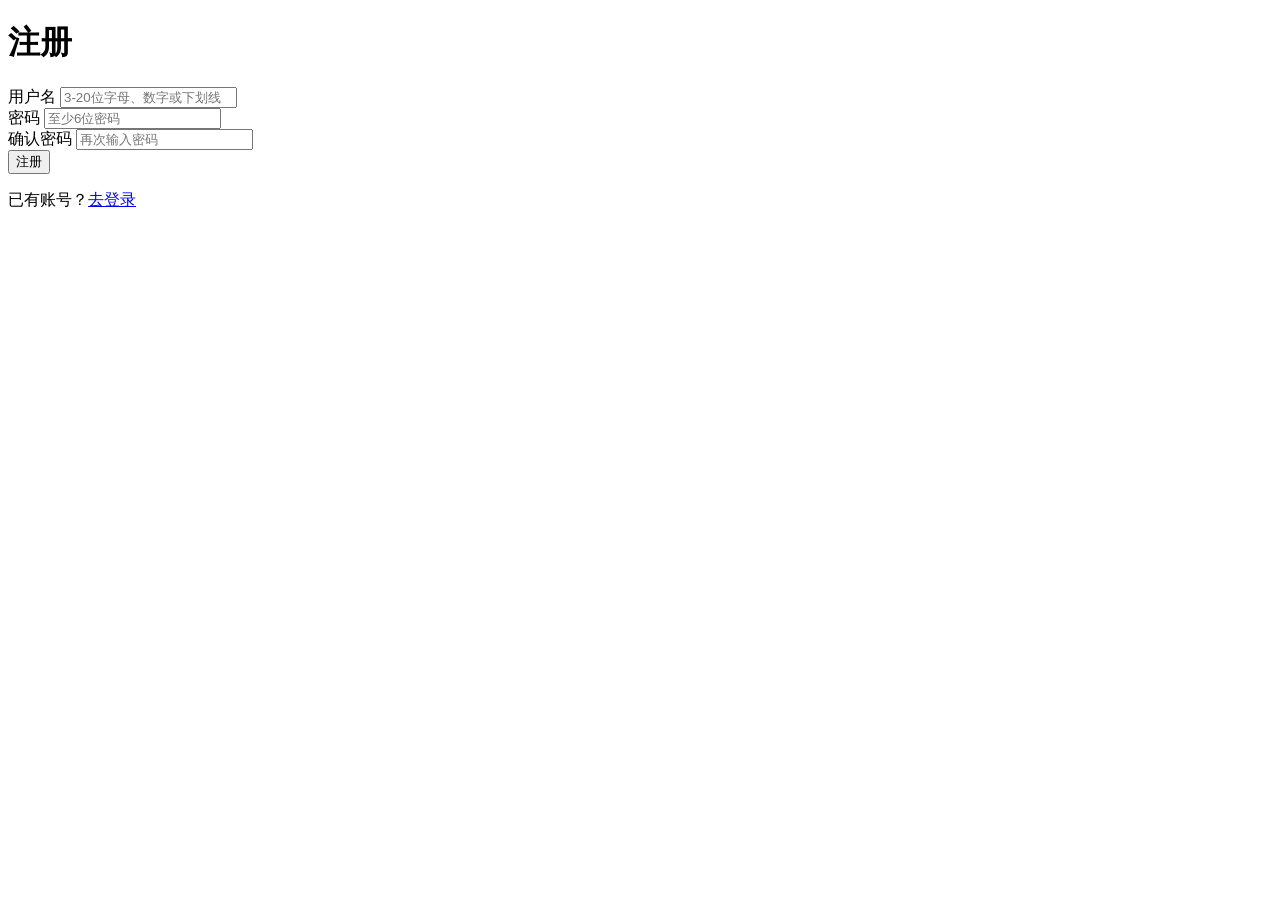
==== frontend/register.html @ 210e39c0 "注册html部分完成" ====
<!doctype html>
<html lang="Zh-CN">
  <head>
    <meta charset="UTF-8" />
    <meta name="viewport" content="width=device-width, initial-scale=1.0" />
    <title>注册页面</title>
    <link rel="stylesheet" href="css/style.css">
  </head>
  <body>
    <!-- 注册卡片 -->
    <div class="card">
        <form action="" id="RegisterForm" novalidate>
            <h1>注册</h1>

            <!-- 用户名部分 -->
            <div class="form-group">
                <label for="username">用户名</label>
                <input type="text" id="username" name="username"
                  placeholder="3-20位字母、数字或下划线" autocomplete="username">
            </div>

            <!-- 密码部分 -->
            <div class="form-group">
              <label for="password">密码</label>
              <input type="password" id="password" name="password"
                placeholder="至少6位密码" autocomplete="new-password">
            </div>

            <!-- 确认密码部分 -->
            <div class="form-group">
              <label for="ConfirmPassword">确认密码</label>
              <input type="password" id="ConfirmPassword" name="ConfirmPassword"
                placeholder="再次输入密码" autocomplete="new-password">
            </div>

            <!-- 按钮部分 -->
             <button type="submit" id="SubmitBtn">注册</button>

             <!-- 塞js报告 -->
            <p id="message" class="message"></p>

            <!-- 登录链接 -->
             <p class="link">
              已有账号？<a href="index.html">去登录</a>
             </p>
        </form>
    </div>
    
    <script src="js/register.js"></script>
  </body>
</html>
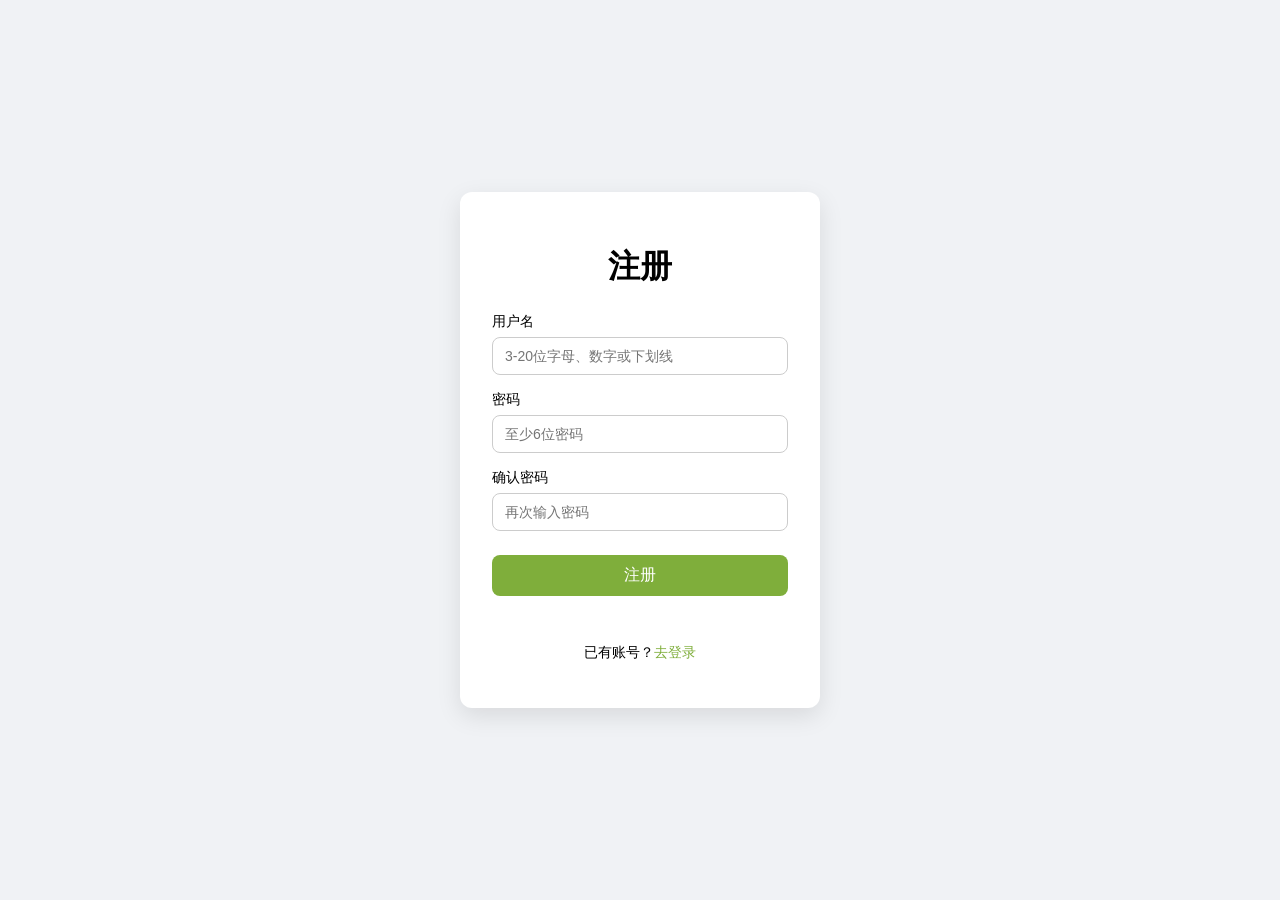
==== commit bc613348: "登录页面制作+代码优化" ====
--- a/frontend/register.html
+++ b/frontend/register.html
@@ -4,48 +4,61 @@
     <meta charset="UTF-8" />
     <meta name="viewport" content="width=device-width, initial-scale=1.0" />
     <title>注册页面</title>
-    <link rel="stylesheet" href="css/style.css">
+    <link rel="stylesheet" href="css/style.css" />
   </head>
   <body>
     <!-- 注册卡片 -->
     <div class="card">
-        <form action="" id="RegisterForm" novalidate>
-            <h1>注册</h1>
+      <form action="" id="LoginForm" novalidate>
+        <h1>注册</h1>
 
-            <!-- 用户名部分 -->
-            <div class="form-group">
-                <label for="username">用户名</label>
-                <input type="text" id="username" name="username"
-                  placeholder="3-20位字母、数字或下划线" autocomplete="username">
-            </div>
+        <!-- 用户名部分 -->
+        <div class="form-group">
+          <label for="username">用户名</label>
+          <input
+            type="text"
+            id="username"
+            name="username"
+            placeholder="3-20位字母、数字或下划线"
+            autocomplete="username"
+          />
+        </div>
 
-            <!-- 密码部分 -->
-            <div class="form-group">
-              <label for="password">密码</label>
-              <input type="password" id="password" name="password"
-                placeholder="至少6位密码" autocomplete="new-password">
-            </div>
+        <!-- 密码部分 -->
+        <div class="form-group">
+          <label for="password">密码</label>
+          <input
+            type="password"
+            id="password"
+            name="password"
+            placeholder="至少6位密码"
+            autocomplete="new-password"
+          />
+        </div>
 
-            <!-- 确认密码部分 -->
-            <div class="form-group">
-              <label for="ConfirmPassword">确认密码</label>
-              <input type="password" id="ConfirmPassword" name="ConfirmPassword"
-                placeholder="再次输入密码" autocomplete="new-password">
-            </div>
+        <!-- 确认密码部分 -->
+        <div class="form-group">
+          <label for="ConfirmPassword">确认密码</label>
+          <input
+            type="password"
+            id="ConfirmPassword"
+            name="ConfirmPassword"
+            placeholder="再次输入密码"
+            autocomplete="new-password"
+          />
+        </div>
 
-            <!-- 按钮部分 -->
-             <button type="submit" id="SubmitBtn">注册</button>
+        <!-- 按钮部分 -->
+        <button type="submit" id="SubmitBtn">注册</button>
 
-             <!-- 塞js报告 -->
-            <p id="message" class="message"></p>
+        <!-- 塞js报告 -->
+        <p id="message" class="message"></p>
 
-            <!-- 登录链接 -->
-             <p class="link">
-              已有账号？<a href="index.html">去登录</a>
-             </p>
-        </form>
+        <!-- 登录链接 -->
+        <p class="link">已有账号？<a href="index.html">去登录</a></p>
+      </form>
     </div>
-    
+
     <script src="js/register.js"></script>
   </body>
-</html>+</html>
--- a/frontend/css/style.css
+++ b/frontend/css/style.css
@@ -0,0 +1,92 @@
+* {
+  box-sizing: border-box;
+}
+
+body {
+  /* 取消默认margin */
+  margin: 0;
+  min-height: 100vh;
+  display: flex;
+  /* 居中 */
+  justify-content: center;
+  align-items: center;
+  background-color: #f0f2f5;
+  font-family: Arial, "Microsoft YaHei", sans-serif;
+}
+/* 注册卡片 */
+.card {
+  width: 360px;
+  padding: 32px;
+  background: #fff;
+  /* 圆角&阴影 */
+  border-radius: 12px;
+  box-shadow: 0 8px 24px rgba(0, 0, 0, 0.1);
+}
+
+h1 {
+  text-align: center;
+  margin-bottom: 24px;
+}
+
+.form-group {
+  margin-bottom: 16px;
+}
+
+label {
+  display: block;
+  margin-bottom: 6px;
+  font-size: 14px;
+}
+/* 改输入框 */
+input {
+  width: 100%;
+  padding: 10px 12px;
+  border: 1.5px solid #ccc;
+  border-radius: 8px;
+  font-size: 14px;
+}
+
+input:focus {
+  outline: none;
+  /* 选框颜色 */
+  border-color: #7fae3b;
+}
+
+button {
+  width: 100%;
+  padding: 10px;
+  margin-top: 8px;
+  background-color: #7fae3b;
+  color: #fff;
+  border: none;
+  border-radius: 8px;
+  font-size: 16px;
+  cursor: pointer;
+}
+/* js禁用样式 */
+button:disabled {
+  background-color: #c7eb94;
+  cursor: not-allowed;
+}
+/* 提示信息 */
+.message {
+  min-height: 20px;
+  font-size: 14px;
+  text-align: center;
+}
+.message.error {
+  color: #ff4d4f;
+}
+.message.success {
+  color: #52c41a;
+}
+
+/* link */
+.link {
+  text-align: center;
+  font-size: 14px;
+}
+.link a {
+  color: #7fae3b;
+  text-decoration: none;
+}
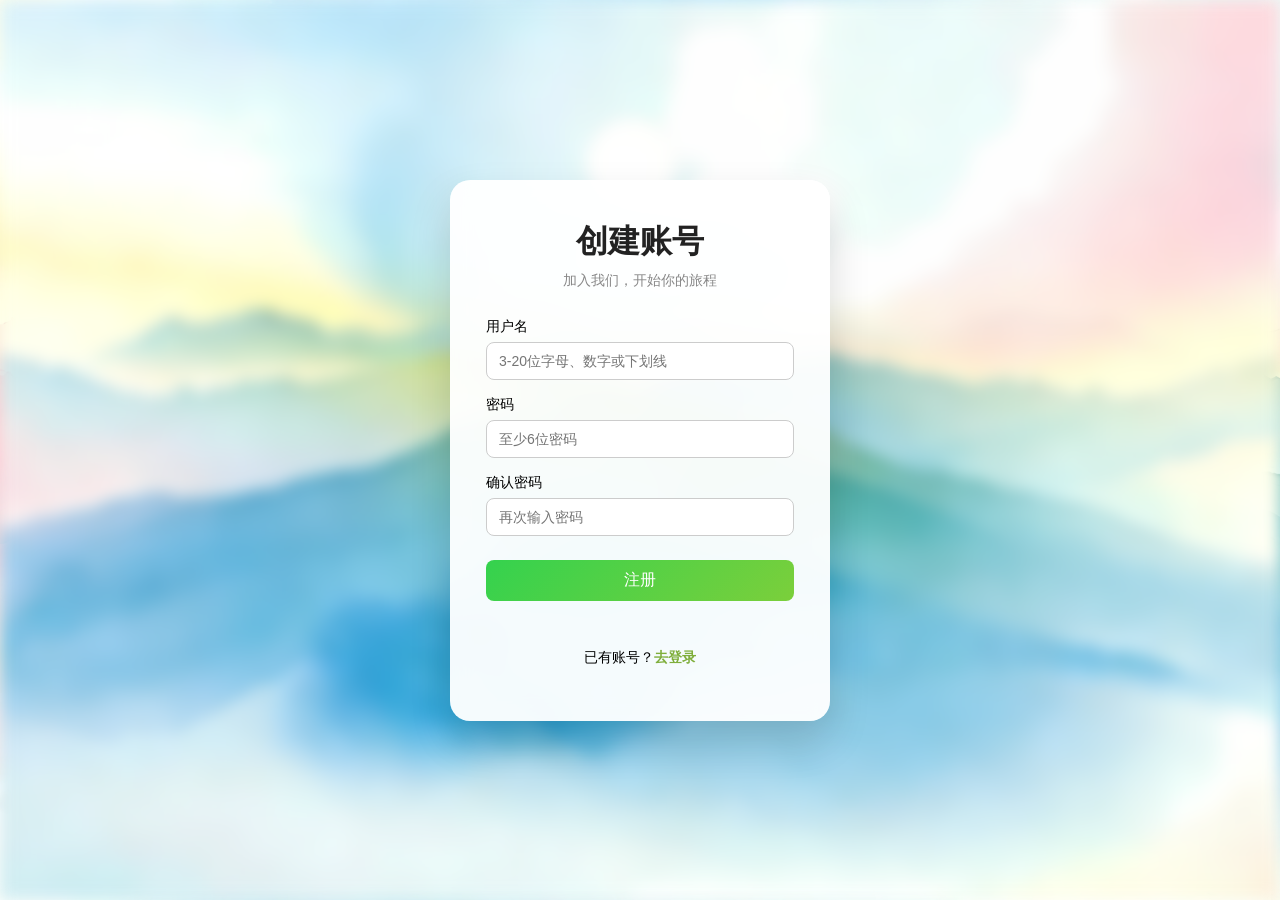
==== commit ef2ae807: "页面css优化" ====
--- a/frontend/register.html
+++ b/frontend/register.html
@@ -3,15 +3,17 @@
   <head>
     <meta charset="UTF-8" />
     <meta name="viewport" content="width=device-width, initial-scale=1.0" />
-    <title>注册页面</title>
+    <title>注册</title>
     <link rel="stylesheet" href="css/style.css" />
   </head>
   <body>
     <!-- 注册卡片 -->
     <div class="card">
-      <form action="" id="LoginForm" novalidate>
-        <h1>注册</h1>
-
+      <div class="card_header">
+        <h1>创建账号</h1>
+        <p>加入我们，开始你的旅程</p>
+      </div>
+      <form action="" id="RegisterForm" novalidate>
         <!-- 用户名部分 -->
         <div class="form-group">
           <label for="username">用户名</label>
@@ -20,7 +22,6 @@
             id="username"
             name="username"
             placeholder="3-20位字母、数字或下划线"
-            autocomplete="username"
           />
         </div>
 
@@ -32,7 +33,6 @@
             id="password"
             name="password"
             placeholder="至少6位密码"
-            autocomplete="new-password"
           />
         </div>
 
@@ -44,10 +44,27 @@
             id="ConfirmPassword"
             name="ConfirmPassword"
             placeholder="再次输入密码"
-            autocomplete="new-password"
           />
         </div>
 
+        <!-- 邮箱
+        <div class="form-group">
+          <label for="email">邮箱</label>
+          <input
+            type="email"
+            id="email"
+            name="email"
+            placeholder="请输入邮箱"
+            autocomplete="email"
+          />
+        </div>
+
+         验证码 
+        <div class="form-group">
+          <input type="text" id="code" name="code" placeholder="请输入验证码" />
+          <button type="button" id="sendCode">获取验证码</button>
+        </div> -->
+        
         <!-- 按钮部分 -->
         <button type="submit" id="SubmitBtn">注册</button>
 
--- a/frontend/css/style.css
+++ b/frontend/css/style.css
@@ -12,15 +12,49 @@
   align-items: center;
   background-color: #f0f2f5;
   font-family: Arial, "Microsoft YaHei", sans-serif;
+  /* 背景 */
+  background-image: url("/frontend/assets/image/background_picture.png");
+  background-size: cover;
+  /* background-position: center; */
+  background-repeat: no-repeat;
+  background-attachment: fixed;
 }
-/* 注册卡片 */
+body::before {
+  content: "";
+  position: fixed;
+  top: 0;
+  left: 0;
+  width: 100%;
+  height: 100%;
+  background: url(/frontend/assets/image/background_picture.png) center/cover
+    no-repeat;
+  filter: blur(8px);
+  z-index: -1;
+}
+/* 卡片 */
+.card_header {
+  text-align: center;
+  margin-bottom: 28px;
+}
+.card_header h1 {
+  margin: 0 0 8px;
+  /* font-size: 30px; */
+  color: #222;
+  font-weight: 600;
+}
+.card_header p {
+  margin: 0;
+  color: #888;
+  font-size: 14px;
+}
 .card {
-  width: 360px;
-  padding: 32px;
-  background: #fff;
+  width: 380px;
+  padding: 40px 36px;
+  background: rgba(255, 255, 255, 0.95);
   /* 圆角&阴影 */
-  border-radius: 12px;
-  box-shadow: 0 8px 24px rgba(0, 0, 0, 0.1);
+  border-radius: 20px;
+  box-shadow: 0 20px 40px rgba(0, 0, 0, 0.15);
+  backdrop-filter: blur(10px);
 }
 
 h1 {
@@ -51,23 +85,32 @@
   /* 选框颜色 */
   border-color: #7fae3b;
 }
-
+/* 按钮 */
 button {
   width: 100%;
   padding: 10px;
   margin-top: 8px;
-  background-color: #7fae3b;
+  background: linear-gradient(135deg, #34d24e, #7bcf3b);
   color: #fff;
   border: none;
   border-radius: 8px;
   font-size: 16px;
   cursor: pointer;
 }
-/* js禁用样式 */
+button:hover {
+  transform: translateY(-0.5px);
+  box-shadow: 0 8px 16px rgba(102, 234, 166, 0.4);
+}
+button:active {
+  transform: translateY(0);
+}
 button:disabled {
-  background-color: #c7eb94;
+  background: #b3dc79;
   cursor: not-allowed;
+  transform: none;
+  box-shadow: none;
 }
+
 /* 提示信息 */
 .message {
   min-height: 20px;
@@ -89,4 +132,26 @@
 .link a {
   color: #7fae3b;
   text-decoration: none;
+  font-weight: 600;
 }
+.link a:hover {
+  text-decoration: underline;
+}
+/* 动画 */
+.card {
+  animation: come 0.75s ease-out;
+}
+@keyframes come {
+  from {
+    opacity: 0;
+    transform: translateY(20px);
+  }
+  to {
+    opacity: 1;
+    transform: translateY(0);
+  }
+}
+/* 验证码按钮 */
+#sendCode{
+   
+}
